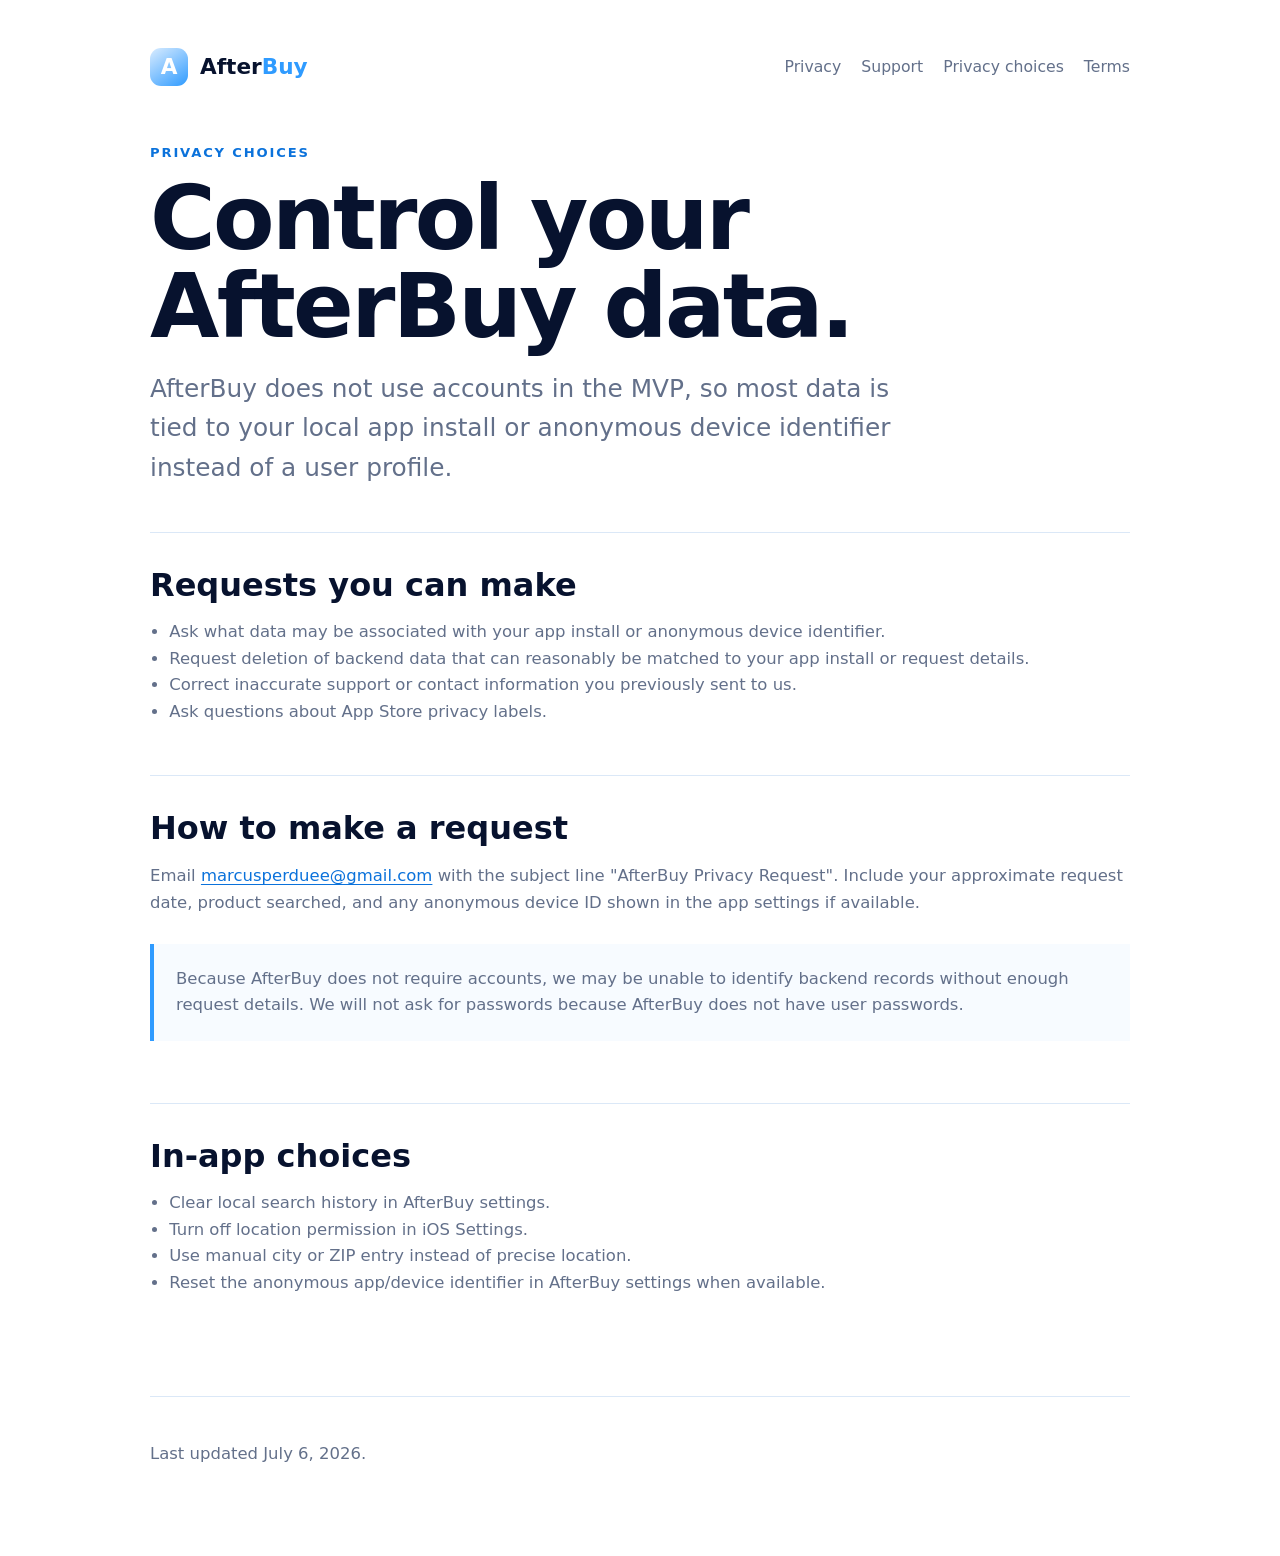
==== privacy-choices.html @ 2948cd6e "docs: add app store policy site" ====
<!DOCTYPE html>
<html lang="en">
<head>
  <meta charset="utf-8">
  <meta name="viewport" content="width=device-width, initial-scale=1">
  <title>AfterBuy Privacy Choices</title>
  <meta name="description" content="Privacy choices and data request information for AfterBuy.">
  <link rel="stylesheet" href="styles.css">
</head>
<body>
  <main class="page">
    <header class="topbar">
      <a class="brand" href="index.html" aria-label="AfterBuy home">
        <span class="mark">A</span>
        <span>After<span>Buy</span></span>
      </a>
      <nav aria-label="Legal pages">
        <a href="privacy.html">Privacy</a>
        <a href="support.html">Support</a>
        <a href="privacy-choices.html">Privacy choices</a>
        <a href="terms.html">Terms</a>
      </nav>
    </header>

    <section class="hero">
      <div class="eyebrow">Privacy choices</div>
      <h1>Control your AfterBuy data.</h1>
      <p class="lead">AfterBuy does not use accounts in the MVP, so most data is tied to your local app install or anonymous device identifier instead of a user profile.</p>
    </section>

    <section class="section">
      <h2>Requests you can make</h2>
      <ul>
        <li>Ask what data may be associated with your app install or anonymous device identifier.</li>
        <li>Request deletion of backend data that can reasonably be matched to your app install or request details.</li>
        <li>Correct inaccurate support or contact information you previously sent to us.</li>
        <li>Ask questions about App Store privacy labels.</li>
      </ul>
    </section>

    <section class="section">
      <h2>How to make a request</h2>
      <p>Email <a href="mailto:marcusperduee@gmail.com">marcusperduee@gmail.com</a> with the subject line "AfterBuy Privacy Request". Include your approximate request date, product searched, and any anonymous device ID shown in the app settings if available.</p>
      <p class="notice">Because AfterBuy does not require accounts, we may be unable to identify backend records without enough request details. We will not ask for passwords because AfterBuy does not have user passwords.</p>
    </section>

    <section class="section">
      <h2>In-app choices</h2>
      <ul>
        <li>Clear local search history in AfterBuy settings.</li>
        <li>Turn off location permission in iOS Settings.</li>
        <li>Use manual city or ZIP entry instead of precise location.</li>
        <li>Reset the anonymous app/device identifier in AfterBuy settings when available.</li>
      </ul>
    </section>

    <footer class="footer">
      <p>Last updated July 6, 2026.</p>
    </footer>
  </main>
</body>
</html>
---- styles.css ----
:root {
  --bg: #ffffff;
  --surface: #f7fbff;
  --line: #dbe8f7;
  --ink: #07122e;
  --muted: #63708a;
  --accent: #2f9bff;
  --accent-dark: #0b72db;
  --good: #1f9d55;
}

* {
  box-sizing: border-box;
}

html {
  color: var(--ink);
  background: var(--bg);
  font-family: ui-rounded, "SF Pro Rounded", "Avenir Next", "Nunito Sans", system-ui, -apple-system, BlinkMacSystemFont, sans-serif;
  line-height: 1.6;
}

body {
  margin: 0;
  min-height: 100vh;
}

a {
  color: var(--accent-dark);
  text-decoration-thickness: 0.08em;
  text-underline-offset: 0.18em;
}

.page {
  width: min(980px, calc(100% - 40px));
  margin: 0 auto;
  padding: 48px 0 72px;
}

.topbar {
  display: flex;
  align-items: center;
  justify-content: space-between;
  gap: 24px;
  padding-bottom: 56px;
}

.brand {
  display: inline-flex;
  align-items: center;
  gap: 12px;
  color: var(--ink);
  font-weight: 760;
  font-size: 1.35rem;
  text-decoration: none;
}

.mark {
  display: grid;
  place-items: center;
  width: 38px;
  height: 38px;
  border-radius: 11px;
  background: linear-gradient(145deg, #d9ecff, #2f9bff);
  color: white;
  font-weight: 900;
}

.brand span span {
  color: var(--accent);
}

nav {
  display: flex;
  flex-wrap: wrap;
  justify-content: flex-end;
  gap: 14px 20px;
  font-size: 0.98rem;
}

nav a {
  color: var(--muted);
  text-decoration: none;
}

nav a:hover {
  color: var(--accent-dark);
}

.hero {
  padding: 0 0 44px;
}

.eyebrow {
  color: var(--accent-dark);
  font-size: 0.82rem;
  font-weight: 800;
  letter-spacing: 0.14em;
  text-transform: uppercase;
}

h1 {
  max-width: 820px;
  margin: 12px 0 18px;
  font-size: clamp(2.5rem, 8vw, 5.6rem);
  line-height: 0.98;
  letter-spacing: -0.03em;
}

.lead {
  max-width: 760px;
  margin: 0;
  color: var(--muted);
  font-size: clamp(1.15rem, 2.4vw, 1.55rem);
}

.section {
  padding: 34px 0;
  border-top: 1px solid var(--line);
}

.section:first-of-type {
  border-top: 0;
}

h2 {
  margin: 0 0 14px;
  font-size: clamp(1.45rem, 3vw, 2rem);
  line-height: 1.15;
}

h3 {
  margin: 28px 0 8px;
  font-size: 1.12rem;
}

p,
li {
  color: var(--muted);
  font-size: 1.03rem;
}

ul {
  padding-left: 1.2rem;
}

.link-grid {
  display: grid;
  grid-template-columns: repeat(auto-fit, minmax(230px, 1fr));
  gap: 16px;
  margin-top: 32px;
}

.link-card {
  display: block;
  min-height: 160px;
  padding: 22px;
  border: 1px solid var(--line);
  border-radius: 18px;
  color: var(--ink);
  background: var(--surface);
  text-decoration: none;
}

.link-card strong {
  display: block;
  margin-bottom: 8px;
  font-size: 1.18rem;
}

.link-card span {
  display: block;
  color: var(--muted);
}

.details {
  display: grid;
  gap: 14px;
  margin: 28px 0 0;
}

.row {
  display: grid;
  grid-template-columns: minmax(140px, 220px) 1fr;
  gap: 18px;
  padding: 16px 0;
  border-top: 1px solid var(--line);
}

.row strong {
  color: var(--ink);
}

.row span {
  color: var(--muted);
}

.notice {
  margin: 28px 0;
  padding: 22px;
  border-left: 4px solid var(--accent);
  background: var(--surface);
  color: var(--muted);
}

.footer {
  margin-top: 50px;
  padding-top: 28px;
  border-top: 1px solid var(--line);
  color: var(--muted);
  font-size: 0.95rem;
}

@media (max-width: 700px) {
  .page {
    width: min(100% - 28px, 980px);
    padding-top: 26px;
  }

  .topbar {
    align-items: flex-start;
    flex-direction: column;
    padding-bottom: 36px;
  }

  nav {
    justify-content: flex-start;
  }

  .row {
    grid-template-columns: 1fr;
    gap: 4px;
  }
}
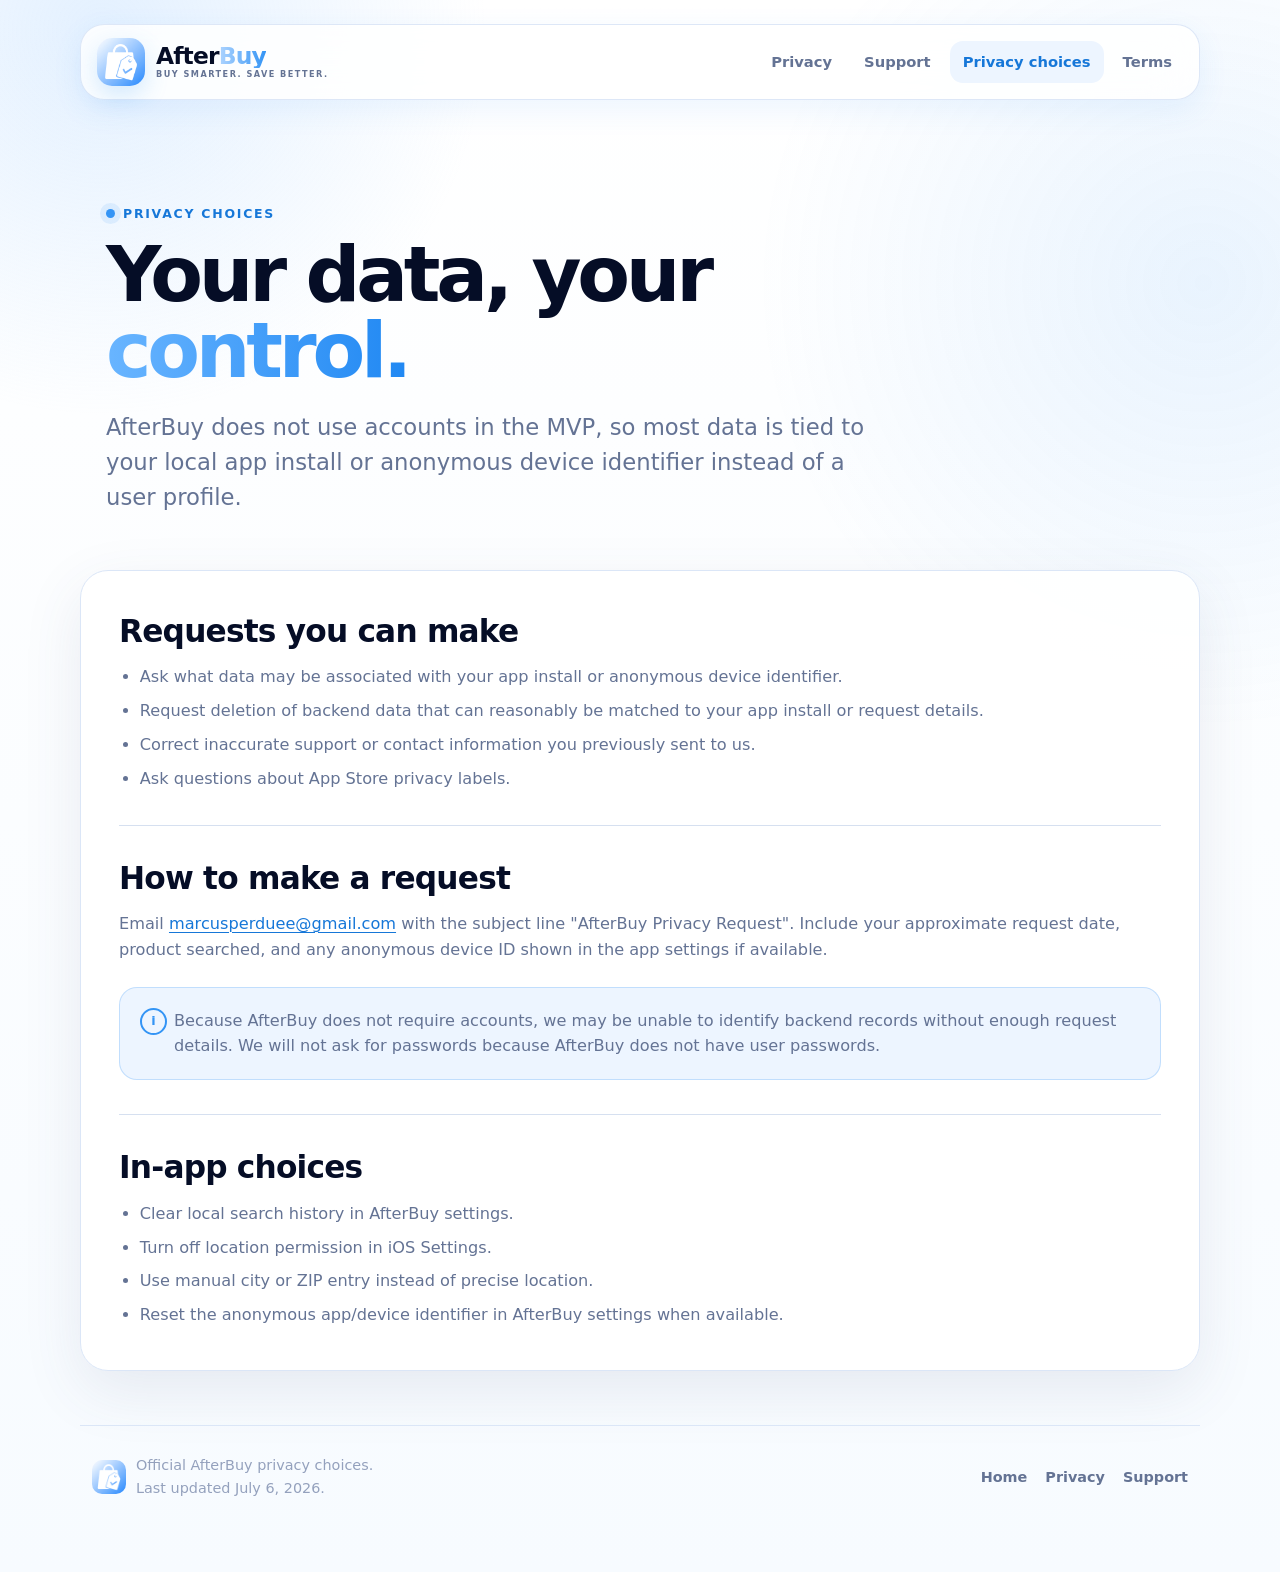
==== commit ee9199c4: "ui: match docs site to AfterBuy branding" ====
--- a/privacy-choices.html
+++ b/privacy-choices.html
@@ -3,31 +3,40 @@
 <head>
   <meta charset="utf-8">
   <meta name="viewport" content="width=device-width, initial-scale=1">
+  <meta name="theme-color" content="#ffffff">
   <title>AfterBuy Privacy Choices</title>
   <meta name="description" content="Privacy choices and data request information for AfterBuy.">
+  <link rel="icon" type="image/png" href="assets/favicon.png">
+  <link rel="apple-touch-icon" href="assets/afterbuy-logo-mark.png">
   <link rel="stylesheet" href="styles.css">
 </head>
 <body>
-  <main class="page">
+  <main class="site-shell">
     <header class="topbar">
       <a class="brand" href="index.html" aria-label="AfterBuy home">
-        <span class="mark">A</span>
-        <span>After<span>Buy</span></span>
+        <img class="brand-mark" src="assets/afterbuy-logo-mark.png" alt="" width="48" height="48">
+        <span class="brand-copy">
+          <span class="wordmark"><span>After</span><span class="wordmark-buy">Buy</span></span>
+          <span class="brand-tagline">BUY SMARTER. SAVE BETTER.</span>
+        </span>
       </a>
-      <nav aria-label="Legal pages">
+      <nav class="nav-links" aria-label="Legal and support pages">
         <a href="privacy.html">Privacy</a>
         <a href="support.html">Support</a>
-        <a href="privacy-choices.html">Privacy choices</a>
+        <a href="privacy-choices.html" aria-current="page">Privacy choices</a>
         <a href="terms.html">Terms</a>
       </nav>
     </header>
 
-    <section class="hero">
-      <div class="eyebrow">Privacy choices</div>
-      <h1>Control your AfterBuy data.</h1>
-      <p class="lead">AfterBuy does not use accounts in the MVP, so most data is tied to your local app install or anonymous device identifier instead of a user profile.</p>
+    <section class="hero hero-compact">
+      <div class="hero-copy">
+        <div class="eyebrow">Privacy choices</div>
+        <h1>Your data, your <span class="accent-text">control.</span></h1>
+        <p class="lead">AfterBuy does not use accounts in the MVP, so most data is tied to your local app install or anonymous device identifier instead of a user profile.</p>
+      </div>
     </section>
 
+    <article class="content-card">
     <section class="section">
       <h2>Requests you can make</h2>
       <ul>
@@ -53,9 +62,18 @@
         <li>Reset the anonymous app/device identifier in AfterBuy settings when available.</li>
       </ul>
     </section>
+    </article>
 
     <footer class="footer">
-      <p>Last updated July 6, 2026.</p>
+      <div class="footer-brand">
+        <img src="assets/afterbuy-logo-mark.png" alt="" width="34" height="34">
+        <p>Official AfterBuy privacy choices.<br>Last updated July 6, 2026.</p>
+      </div>
+      <nav class="footer-links" aria-label="Footer links">
+        <a href="index.html">Home</a>
+        <a href="privacy.html">Privacy</a>
+        <a href="support.html">Support</a>
+      </nav>
     </footer>
   </main>
 </body>
--- a/styles.css
+++ b/styles.css
@@ -1,12 +1,24 @@
 :root {
-  --bg: #ffffff;
-  --surface: #f7fbff;
-  --line: #dbe8f7;
-  --ink: #07122e;
-  --muted: #63708a;
-  --accent: #2f9bff;
-  --accent-dark: #0b72db;
-  --good: #1f9d55;
+  color-scheme: light;
+  --background: #ffffff;
+  --background-blue: #edf5ff;
+  --card: rgba(255, 255, 255, 0.94);
+  --card-strong: #ffffff;
+  --border: #dbe6f7;
+  --hairline: #d6e0f0;
+  --primary: #050d26;
+  --secondary: #647394;
+  --muted: #94a1bd;
+  --accent: #3394f5;
+  --accent-light: #add4ff;
+  --accent-dark: #1677d8;
+  --green: #2ea84d;
+  --orange: #ff941f;
+  --shadow: 0 20px 60px rgba(66, 82, 122, 0.10);
+  --shadow-small: 0 10px 30px rgba(51, 148, 245, 0.09);
+  --radius-large: 28px;
+  --radius-medium: 20px;
+  --page-width: 1120px;
 }
 
 * {
@@ -14,15 +26,42 @@
 }
 
 html {
-  color: var(--ink);
-  background: var(--bg);
-  font-family: ui-rounded, "SF Pro Rounded", "Avenir Next", "Nunito Sans", system-ui, -apple-system, BlinkMacSystemFont, sans-serif;
+  scroll-behavior: smooth;
+  color: var(--primary);
+  background: var(--background);
+  font-family: ui-rounded, "SF Pro Rounded", "SF Pro Display", "Avenir Next", system-ui, -apple-system, BlinkMacSystemFont, sans-serif;
   line-height: 1.6;
+  -webkit-font-smoothing: antialiased;
+  text-rendering: optimizeLegibility;
 }
 
 body {
+  position: relative;
+  min-width: 320px;
+  min-height: 100vh;
   margin: 0;
-  min-height: 100vh;
+  overflow-x: hidden;
+  background:
+    radial-gradient(circle at 8% 2%, rgba(173, 212, 255, 0.34), transparent 24rem),
+    radial-gradient(circle at 94% 18%, rgba(51, 148, 245, 0.10), transparent 28rem),
+    linear-gradient(180deg, #ffffff 0%, #fbfdff 52%, #f7fbff 100%);
+}
+
+body::before {
+  position: fixed;
+  inset: 0;
+  z-index: -1;
+  pointer-events: none;
+  content: "";
+  opacity: 0.32;
+  background-image: linear-gradient(rgba(219, 230, 247, 0.35) 1px, transparent 1px), linear-gradient(90deg, rgba(219, 230, 247, 0.35) 1px, transparent 1px);
+  background-size: 48px 48px;
+  mask-image: linear-gradient(to bottom, black, transparent 54%);
+}
+
+img {
+  display: block;
+  max-width: 100%;
 }
 
 a {
@@ -31,205 +70,657 @@
   text-underline-offset: 0.18em;
 }
 
-.page {
-  width: min(980px, calc(100% - 40px));
+a:focus-visible {
+  outline: 3px solid rgba(51, 148, 245, 0.32);
+  outline-offset: 4px;
+  border-radius: 8px;
+}
+
+.site-shell {
+  width: min(var(--page-width), calc(100% - 40px));
   margin: 0 auto;
-  padding: 48px 0 72px;
+  padding: 24px 0 72px;
 }
 
 .topbar {
+  position: sticky;
+  top: 16px;
+  z-index: 10;
   display: flex;
   align-items: center;
   justify-content: space-between;
-  gap: 24px;
-  padding-bottom: 56px;
+  gap: 28px;
+  min-height: 76px;
+  padding: 12px 14px 12px 16px;
+  border: 1px solid rgba(219, 230, 247, 0.94);
+  border-radius: 24px;
+  background: rgba(255, 255, 255, 0.86);
+  box-shadow: var(--shadow-small);
+  backdrop-filter: blur(22px) saturate(140%);
+  -webkit-backdrop-filter: blur(22px) saturate(140%);
 }
 
 .brand {
   display: inline-flex;
   align-items: center;
-  gap: 12px;
-  color: var(--ink);
+  gap: 11px;
+  color: var(--primary);
+  text-decoration: none;
+  white-space: nowrap;
+}
+
+.brand-mark {
+  width: 48px;
+  height: 48px;
+  border-radius: 15px;
+  box-shadow: 0 10px 24px rgba(51, 148, 245, 0.20);
+}
+
+.brand-copy {
+  display: grid;
+  gap: 1px;
+}
+
+.wordmark {
+  display: inline-flex;
+  align-items: baseline;
+  font-size: 1.46rem;
   font-weight: 760;
-  font-size: 1.35rem;
-  text-decoration: none;
-}
-
-.mark {
-  display: grid;
-  place-items: center;
-  width: 38px;
-  height: 38px;
-  border-radius: 11px;
-  background: linear-gradient(145deg, #d9ecff, #2f9bff);
-  color: white;
-  font-weight: 900;
-}
-
-.brand span span {
+  line-height: 1;
+  letter-spacing: -0.035em;
+}
+
+.wordmark-buy {
   color: var(--accent);
-}
-
-nav {
+  background: linear-gradient(90deg, var(--accent-light), var(--accent));
+  background-clip: text;
+  -webkit-background-clip: text;
+  -webkit-text-fill-color: transparent;
+}
+
+.brand-tagline {
+  color: var(--secondary);
+  font-size: 0.51rem;
+  font-weight: 800;
+  line-height: 1.3;
+  letter-spacing: 0.18em;
+}
+
+.nav-links {
   display: flex;
   flex-wrap: wrap;
   justify-content: flex-end;
-  gap: 14px 20px;
-  font-size: 0.98rem;
-}
-
-nav a {
-  color: var(--muted);
+  gap: 6px;
+}
+
+.nav-links a {
+  padding: 9px 13px;
+  border-radius: 13px;
+  color: var(--secondary);
+  font-size: 0.92rem;
+  font-weight: 650;
   text-decoration: none;
-}
-
-nav a:hover {
+  transition: color 180ms ease, background-color 180ms ease, transform 180ms ease;
+}
+
+.nav-links a:hover,
+.nav-links a[aria-current="page"] {
   color: var(--accent-dark);
+  background: var(--background-blue);
+}
+
+.nav-links a:hover {
+  transform: translateY(-1px);
 }
 
 .hero {
-  padding: 0 0 44px;
+  position: relative;
+  display: grid;
+  grid-template-columns: minmax(0, 1fr) auto;
+  align-items: center;
+  gap: 64px;
+  padding: 100px 26px 72px;
+}
+
+.hero-compact {
+  padding-bottom: 54px;
+}
+
+.hero-copy {
+  min-width: 0;
 }
 
 .eyebrow {
+  display: inline-flex;
+  align-items: center;
+  gap: 8px;
+  margin-bottom: 14px;
   color: var(--accent-dark);
-  font-size: 0.82rem;
+  font-size: 0.78rem;
   font-weight: 800;
   letter-spacing: 0.14em;
   text-transform: uppercase;
 }
 
+.eyebrow::before {
+  width: 9px;
+  height: 9px;
+  border-radius: 999px;
+  background: var(--accent);
+  box-shadow: 0 0 0 6px rgba(51, 148, 245, 0.11);
+  content: "";
+}
+
+h1,
+h2,
+h3,
+p {
+  overflow-wrap: anywhere;
+}
+
 h1 {
   max-width: 820px;
-  margin: 12px 0 18px;
-  font-size: clamp(2.5rem, 8vw, 5.6rem);
+  margin: 0 0 22px;
+  font-size: clamp(3rem, 7vw, 6.25rem);
+  font-weight: 760;
   line-height: 0.98;
-  letter-spacing: -0.03em;
+  letter-spacing: -0.055em;
+}
+
+.hero-compact h1 {
+  font-size: clamp(3rem, 6vw, 5.25rem);
+}
+
+.accent-text {
+  color: var(--accent);
+  background: linear-gradient(90deg, #69b5ff, #2088f3);
+  background-clip: text;
+  -webkit-background-clip: text;
+  -webkit-text-fill-color: transparent;
 }
 
 .lead {
   max-width: 760px;
   margin: 0;
-  color: var(--muted);
-  font-size: clamp(1.15rem, 2.4vw, 1.55rem);
+  color: var(--secondary);
+  font-size: clamp(1.12rem, 2.2vw, 1.42rem);
+  line-height: 1.55;
+}
+
+.hero-art {
+  position: relative;
+  display: grid;
+  place-items: center;
+  width: 246px;
+  height: 246px;
+}
+
+.hero-art::before,
+.hero-art::after {
+  position: absolute;
+  border: 1px solid rgba(51, 148, 245, 0.13);
+  border-radius: 999px;
+  content: "";
+}
+
+.hero-art::before {
+  width: 216px;
+  height: 216px;
+  background: rgba(237, 245, 255, 0.72);
+}
+
+.hero-art::after {
+  width: 166px;
+  height: 166px;
+  background: rgba(255, 255, 255, 0.78);
+  box-shadow: var(--shadow);
+}
+
+.hero-logo {
+  position: relative;
+  z-index: 1;
+  width: 126px;
+  height: 126px;
+  border-radius: 34px;
+  box-shadow: 0 24px 48px rgba(51, 148, 245, 0.20);
+  animation: logo-float 4s ease-in-out infinite;
+}
+
+.trust-row {
+  display: flex;
+  flex-wrap: wrap;
+  gap: 9px;
+  margin-top: 26px;
+}
+
+.trust-pill {
+  display: inline-flex;
+  align-items: center;
+  gap: 8px;
+  padding: 8px 12px;
+  border: 1px solid var(--border);
+  border-radius: 999px;
+  color: var(--secondary);
+  background: rgba(255, 255, 255, 0.76);
+  font-size: 0.86rem;
+  font-weight: 650;
+}
+
+.trust-pill::before {
+  width: 7px;
+  height: 7px;
+  border-radius: 50%;
+  background: var(--green);
+  content: "";
+}
+
+.link-grid {
+  display: grid;
+  grid-template-columns: repeat(2, minmax(0, 1fr));
+  gap: 18px;
+  padding: 0 26px;
+}
+
+.link-card {
+  position: relative;
+  display: grid;
+  grid-template-columns: 54px minmax(0, 1fr) 26px;
+  align-items: center;
+  gap: 18px;
+  min-height: 158px;
+  padding: 24px;
+  overflow: hidden;
+  border: 1px solid var(--border);
+  border-radius: var(--radius-large);
+  color: var(--primary);
+  background: linear-gradient(145deg, rgba(255, 255, 255, 0.98), rgba(237, 245, 255, 0.66));
+  box-shadow: 0 16px 42px rgba(66, 82, 122, 0.07);
+  text-decoration: none;
+  transition: border-color 200ms ease, box-shadow 200ms ease, transform 200ms ease;
+}
+
+.link-card:hover {
+  border-color: rgba(51, 148, 245, 0.42);
+  box-shadow: 0 22px 50px rgba(51, 148, 245, 0.13);
+  transform: translateY(-3px);
+}
+
+.card-icon {
+  display: grid;
+  place-items: center;
+  width: 54px;
+  height: 54px;
+  border-radius: 17px;
+  color: var(--accent);
+  background: var(--background-blue);
+}
+
+.card-icon svg {
+  width: 26px;
+  height: 26px;
+  fill: none;
+  stroke: currentColor;
+  stroke-linecap: round;
+  stroke-linejoin: round;
+  stroke-width: 1.9;
+}
+
+.card-copy strong {
+  display: block;
+  margin-bottom: 5px;
+  font-size: 1.14rem;
+  line-height: 1.3;
+}
+
+.card-copy span {
+  display: block;
+  color: var(--secondary);
+  font-size: 0.96rem;
+  line-height: 1.5;
+}
+
+.card-arrow {
+  color: var(--accent);
+  font-size: 1.5rem;
+  transition: transform 200ms ease;
+}
+
+.link-card:hover .card-arrow {
+  transform: translateX(3px);
+}
+
+.content-card {
+  padding: 8px 38px;
+  border: 1px solid var(--border);
+  border-radius: var(--radius-large);
+  background: var(--card);
+  box-shadow: var(--shadow);
 }
 
 .section {
   padding: 34px 0;
-  border-top: 1px solid var(--line);
-}
-
-.section:first-of-type {
+  border-top: 1px solid var(--hairline);
+}
+
+.section:first-child {
   border-top: 0;
 }
 
 h2 {
-  margin: 0 0 14px;
-  font-size: clamp(1.45rem, 3vw, 2rem);
-  line-height: 1.15;
+  margin: 0 0 13px;
+  font-size: clamp(1.42rem, 3vw, 1.95rem);
+  font-weight: 730;
+  line-height: 1.2;
+  letter-spacing: -0.025em;
 }
 
 h3 {
-  margin: 28px 0 8px;
+  margin: 26px 0 8px;
   font-size: 1.12rem;
 }
 
 p,
 li {
+  color: var(--secondary);
+  font-size: 1.01rem;
+}
+
+p {
+  margin: 0 0 1em;
+}
+
+p:last-child {
+  margin-bottom: 0;
+}
+
+ul {
+  margin: 14px 0 0;
+  padding-left: 1.3rem;
+}
+
+li + li {
+  margin-top: 8px;
+}
+
+.details {
+  display: grid;
+  gap: 0;
+  margin-top: 8px;
+}
+
+.row {
+  display: grid;
+  grid-template-columns: minmax(150px, 218px) 1fr;
+  gap: 24px;
+  padding: 20px 0;
+  border-top: 1px solid var(--hairline);
+}
+
+.row:first-child {
+  border-top: 0;
+}
+
+.row strong {
+  color: var(--primary);
+}
+
+.row span {
+  color: var(--secondary);
+}
+
+.notice {
+  position: relative;
+  margin: 24px 0 0;
+  padding: 20px 22px 20px 54px;
+  border: 1px solid rgba(51, 148, 245, 0.24);
+  border-radius: 18px;
+  background: var(--background-blue);
+}
+
+.notice::before {
+  position: absolute;
+  top: 20px;
+  left: 20px;
+  display: grid;
+  place-items: center;
+  width: 23px;
+  height: 23px;
+  border: 2px solid var(--accent);
+  border-radius: 50%;
+  color: var(--accent);
+  font-size: 0.8rem;
+  font-weight: 800;
+  line-height: 1;
+  content: "i";
+}
+
+.contact-card {
+  display: flex;
+  align-items: center;
+  justify-content: space-between;
+  gap: 24px;
+  margin-top: 22px;
+  padding: 20px;
+  border: 1px solid var(--border);
+  border-radius: 18px;
+  background: var(--background-blue);
+}
+
+.contact-card p {
+  margin: 0;
+}
+
+.primary-button {
+  display: inline-flex;
+  align-items: center;
+  justify-content: center;
+  min-height: 46px;
+  padding: 0 18px;
+  border-radius: 14px;
+  color: #ffffff;
+  background: linear-gradient(90deg, #62b1ff, var(--accent));
+  box-shadow: 0 12px 22px rgba(51, 148, 245, 0.22);
+  font-weight: 750;
+  text-decoration: none;
+  white-space: nowrap;
+  transition: box-shadow 180ms ease, transform 180ms ease;
+}
+
+.primary-button:hover {
+  box-shadow: 0 15px 28px rgba(51, 148, 245, 0.28);
+  transform: translateY(-2px);
+}
+
+.footer {
+  display: flex;
+  align-items: center;
+  justify-content: space-between;
+  gap: 28px;
+  margin-top: 54px;
+  padding: 28px 12px 0;
+  border-top: 1px solid var(--border);
+}
+
+.footer-brand {
+  display: flex;
+  align-items: center;
+  gap: 10px;
+}
+
+.footer-brand img {
+  width: 34px;
+  height: 34px;
+  border-radius: 10px;
+}
+
+.footer p {
+  margin: 0;
   color: var(--muted);
-  font-size: 1.03rem;
-}
-
-ul {
-  padding-left: 1.2rem;
-}
-
-.link-grid {
-  display: grid;
-  grid-template-columns: repeat(auto-fit, minmax(230px, 1fr));
-  gap: 16px;
-  margin-top: 32px;
-}
-
-.link-card {
-  display: block;
-  min-height: 160px;
-  padding: 22px;
-  border: 1px solid var(--line);
-  border-radius: 18px;
-  color: var(--ink);
-  background: var(--surface);
+  font-size: 0.9rem;
+}
+
+.footer-links {
+  display: flex;
+  flex-wrap: wrap;
+  gap: 10px 18px;
+}
+
+.footer-links a {
+  color: var(--secondary);
+  font-size: 0.9rem;
+  font-weight: 650;
   text-decoration: none;
 }
 
-.link-card strong {
-  display: block;
-  margin-bottom: 8px;
-  font-size: 1.18rem;
-}
-
-.link-card span {
-  display: block;
-  color: var(--muted);
-}
-
-.details {
-  display: grid;
-  gap: 14px;
-  margin: 28px 0 0;
-}
-
-.row {
-  display: grid;
-  grid-template-columns: minmax(140px, 220px) 1fr;
-  gap: 18px;
-  padding: 16px 0;
-  border-top: 1px solid var(--line);
-}
-
-.row strong {
-  color: var(--ink);
-}
-
-.row span {
-  color: var(--muted);
-}
-
-.notice {
-  margin: 28px 0;
-  padding: 22px;
-  border-left: 4px solid var(--accent);
-  background: var(--surface);
-  color: var(--muted);
-}
-
-.footer {
-  margin-top: 50px;
-  padding-top: 28px;
-  border-top: 1px solid var(--line);
-  color: var(--muted);
-  font-size: 0.95rem;
-}
-
-@media (max-width: 700px) {
-  .page {
-    width: min(100% - 28px, 980px);
-    padding-top: 26px;
+@keyframes logo-float {
+  0%, 100% { transform: translateY(0) rotate(-1deg); }
+  50% { transform: translateY(-8px) rotate(1deg); }
+}
+
+@media (max-width: 840px) {
+  .site-shell {
+    width: min(calc(100% - 28px), var(--page-width));
+    padding-top: 14px;
+  }
+
+  .topbar {
+    top: 10px;
+  }
+
+  .brand-tagline {
+    display: none;
+  }
+
+  .nav-links a {
+    padding: 8px 9px;
+    font-size: 0.85rem;
+  }
+
+  .hero {
+    grid-template-columns: 1fr;
+    gap: 36px;
+    padding: 72px 12px 50px;
+  }
+
+  .hero-art {
+    display: none;
+  }
+
+  .link-grid {
+    padding: 0 12px;
+  }
+}
+
+@media (max-width: 680px) {
+  .site-shell {
+    width: min(calc(100% - 20px), var(--page-width));
   }
 
   .topbar {
     align-items: flex-start;
     flex-direction: column;
-    padding-bottom: 36px;
-  }
-
-  nav {
+    gap: 12px;
+    padding: 12px;
+    border-radius: 20px;
+  }
+
+  .brand-mark {
+    width: 42px;
+    height: 42px;
+    border-radius: 13px;
+  }
+
+  .wordmark {
+    font-size: 1.34rem;
+  }
+
+  .nav-links {
+    width: 100%;
+    flex-wrap: nowrap;
     justify-content: flex-start;
+    gap: 2px;
+    overflow-x: auto;
+    padding-bottom: 2px;
+    scrollbar-width: none;
+  }
+
+  .nav-links::-webkit-scrollbar {
+    display: none;
+  }
+
+  .nav-links a {
+    flex: 0 0 auto;
+  }
+
+  .hero,
+  .hero-compact {
+    padding-top: 58px;
+    padding-bottom: 38px;
+  }
+
+  h1,
+  .hero-compact h1 {
+    font-size: clamp(2.7rem, 15vw, 4.2rem);
+  }
+
+  .lead {
+    font-size: 1.05rem;
+  }
+
+  .link-grid {
+    grid-template-columns: 1fr;
+    gap: 12px;
+  }
+
+  .link-card {
+    grid-template-columns: 48px minmax(0, 1fr) 20px;
+    min-height: 132px;
+    padding: 18px;
+    border-radius: 22px;
+  }
+
+  .card-icon {
+    width: 48px;
+    height: 48px;
+    border-radius: 15px;
+  }
+
+  .content-card {
+    padding: 4px 20px;
+    border-radius: 24px;
+  }
+
+  .section {
+    padding: 28px 0;
   }
 
   .row {
     grid-template-columns: 1fr;
-    gap: 4px;
-  }
-}
-
+    gap: 5px;
+  }
+
+  .contact-card,
+  .footer {
+    align-items: flex-start;
+    flex-direction: column;
+  }
+
+  .primary-button {
+    width: 100%;
+  }
+}
+
+@media (prefers-reduced-motion: reduce) {
+  html {
+    scroll-behavior: auto;
+  }
+
+  *,
+  *::before,
+  *::after {
+    scroll-behavior: auto !important;
+    animation-duration: 0.01ms !important;
+    animation-iteration-count: 1 !important;
+    transition-duration: 0.01ms !important;
+  }
+}
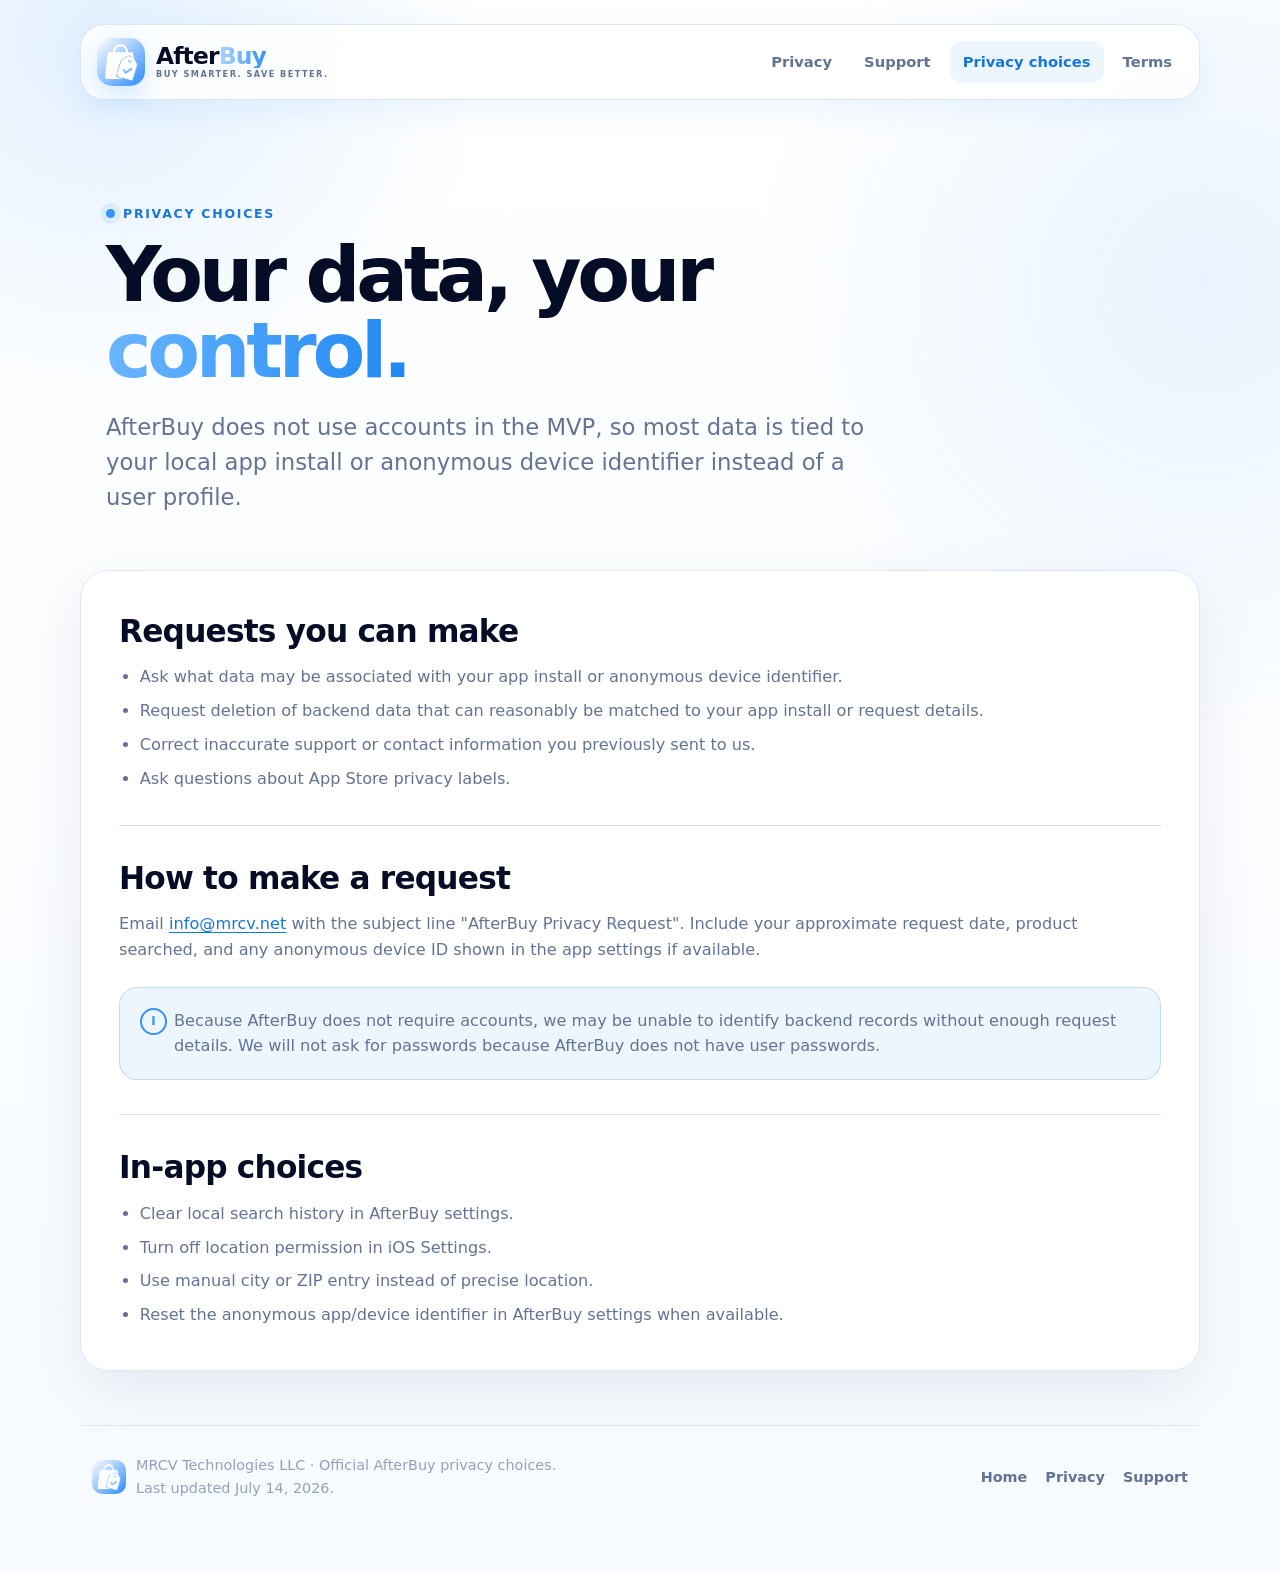
==== commit 49e06311: "docs: update AfterBuy ownership and contact" ====
--- a/privacy-choices.html
+++ b/privacy-choices.html
@@ -49,7 +49,7 @@
 
     <section class="section">
       <h2>How to make a request</h2>
-      <p>Email <a href="mailto:marcusperduee@gmail.com">marcusperduee@gmail.com</a> with the subject line "AfterBuy Privacy Request". Include your approximate request date, product searched, and any anonymous device ID shown in the app settings if available.</p>
+      <p>Email <a href="mailto:info@mrcv.net">info@mrcv.net</a> with the subject line "AfterBuy Privacy Request". Include your approximate request date, product searched, and any anonymous device ID shown in the app settings if available.</p>
       <p class="notice">Because AfterBuy does not require accounts, we may be unable to identify backend records without enough request details. We will not ask for passwords because AfterBuy does not have user passwords.</p>
     </section>
 
@@ -67,7 +67,7 @@
     <footer class="footer">
       <div class="footer-brand">
         <img src="assets/afterbuy-logo-mark.png" alt="" width="34" height="34">
-        <p>Official AfterBuy privacy choices.<br>Last updated July 6, 2026.</p>
+        <p>MRCV Technologies LLC · Official AfterBuy privacy choices.<br>Last updated July 14, 2026.</p>
       </div>
       <nav class="footer-links" aria-label="Footer links">
         <a href="index.html">Home</a>
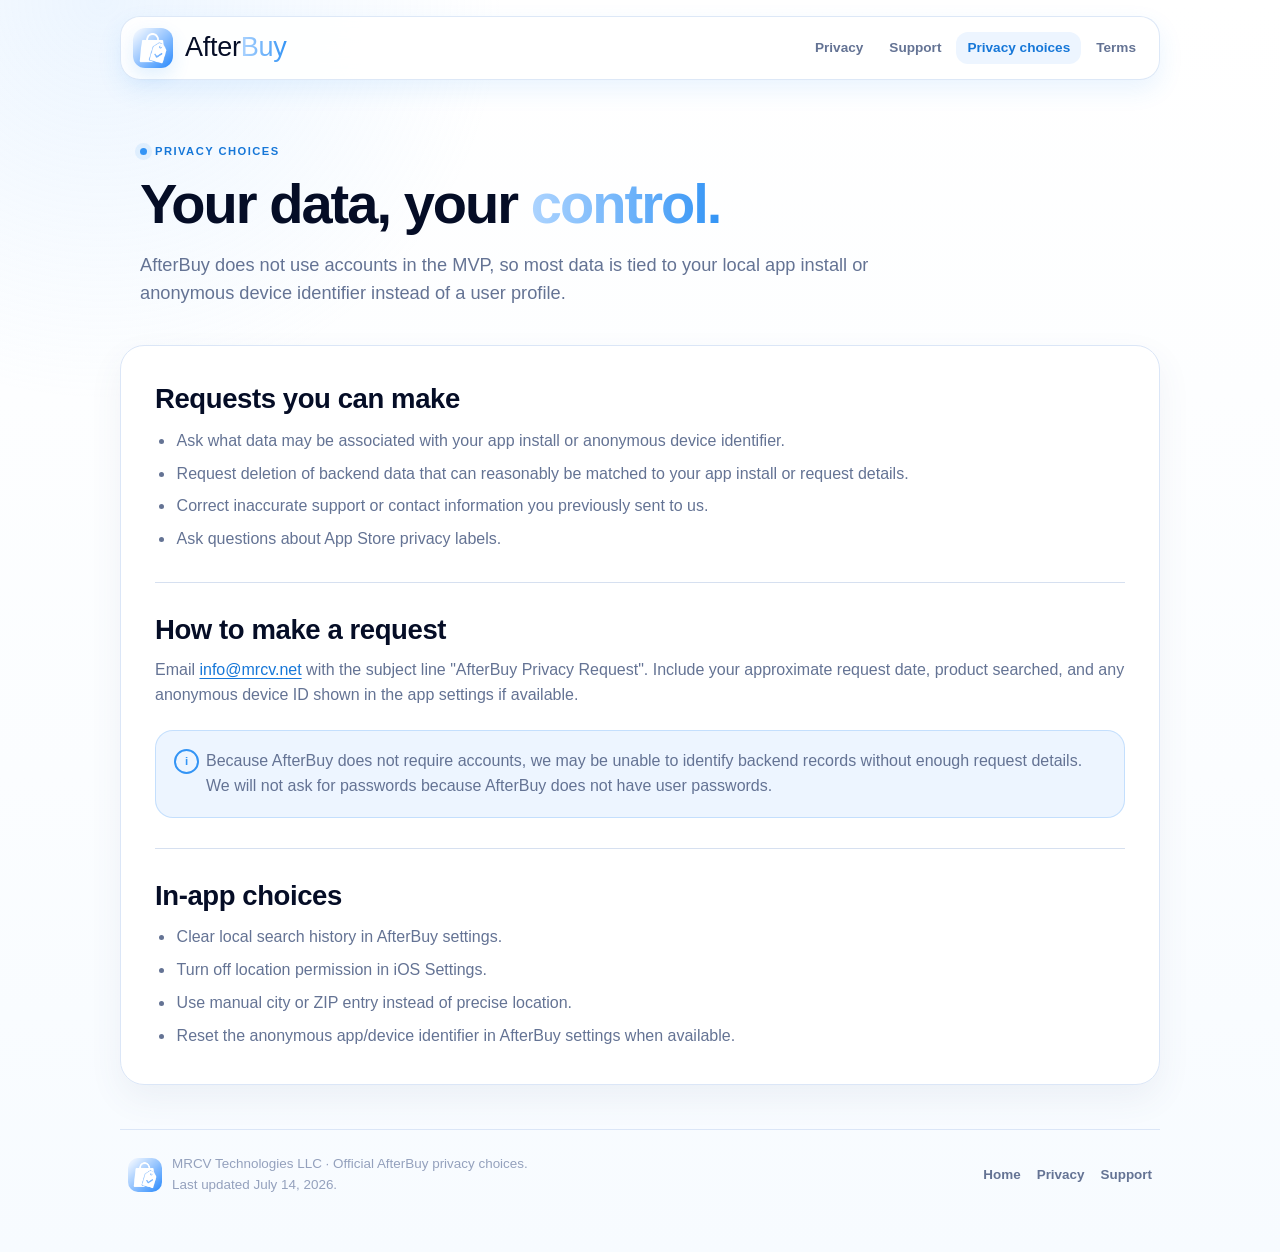
==== commit 0ffe244b: "fix: refresh branded site assets" ====
--- a/privacy-choices.html
+++ b/privacy-choices.html
@@ -6,15 +6,15 @@
   <meta name="theme-color" content="#ffffff">
   <title>AfterBuy Privacy Choices</title>
   <meta name="description" content="Privacy choices and data request information for AfterBuy.">
-  <link rel="icon" type="image/png" href="assets/favicon.png">
-  <link rel="apple-touch-icon" href="assets/afterbuy-logo-mark.png">
-  <link rel="stylesheet" href="styles.css">
+  <link rel="icon" type="image/png" href="assets/favicon.png?v=20260717">
+  <link rel="apple-touch-icon" href="assets/afterbuy-logo-mark.png?v=20260717">
+  <link rel="stylesheet" href="styles.css?v=20260717">
 </head>
 <body>
   <main class="site-shell">
     <header class="topbar">
       <a class="brand" href="index.html" aria-label="AfterBuy home">
-        <img class="brand-mark" src="assets/afterbuy-logo-mark.png" alt="" width="48" height="48">
+        <img class="brand-mark" src="assets/afterbuy-logo-mark.png?v=20260717" alt="" width="48" height="48">
         <span class="brand-copy">
           <span class="wordmark"><span>After</span><span class="wordmark-buy">Buy</span></span>
           <span class="brand-tagline">BUY SMARTER. SAVE BETTER.</span>
@@ -66,7 +66,7 @@
 
     <footer class="footer">
       <div class="footer-brand">
-        <img src="assets/afterbuy-logo-mark.png" alt="" width="34" height="34">
+        <img src="assets/afterbuy-logo-mark.png?v=20260717" alt="" width="34" height="34">
         <p>MRCV Technologies LLC · Official AfterBuy privacy choices.<br>Last updated July 14, 2026.</p>
       </div>
       <nav class="footer-links" aria-label="Footer links">
--- a/styles.css
+++ b/styles.css
@@ -2,8 +2,7 @@
   color-scheme: light;
   --background: #ffffff;
   --background-blue: #edf5ff;
-  --card: rgba(255, 255, 255, 0.94);
-  --card-strong: #ffffff;
+  --card: rgba(255, 255, 255, 0.96);
   --border: #dbe6f7;
   --hairline: #d6e0f0;
   --primary: #050d26;
@@ -13,124 +12,117 @@
   --accent-light: #add4ff;
   --accent-dark: #1677d8;
   --green: #2ea84d;
-  --orange: #ff941f;
-  --shadow: 0 20px 60px rgba(66, 82, 122, 0.10);
-  --shadow-small: 0 10px 30px rgba(51, 148, 245, 0.09);
-  --radius-large: 28px;
-  --radius-medium: 20px;
-  --page-width: 1120px;
+  --shadow: 0 14px 34px rgba(66, 82, 122, 0.07);
+  --blue-shadow: 0 10px 24px rgba(51, 148, 245, 0.10);
+  --radius-large: 24px;
+  --radius-medium: 18px;
+  --page-width: 1040px;
 }
 
 * {
   box-sizing: border-box;
+  min-width: 0;
 }
 
 html {
   scroll-behavior: smooth;
   color: var(--primary);
   background: var(--background);
-  font-family: ui-rounded, "SF Pro Rounded", "SF Pro Display", "Avenir Next", system-ui, -apple-system, BlinkMacSystemFont, sans-serif;
-  line-height: 1.6;
+  font-family: "Avenir Next", Avenir, -apple-system, BlinkMacSystemFont, "Segoe UI", sans-serif;
+  font-size: 16px;
+  line-height: 1.55;
   -webkit-font-smoothing: antialiased;
   text-rendering: optimizeLegibility;
 }
 
 body {
-  position: relative;
   min-width: 320px;
   min-height: 100vh;
   margin: 0;
-  overflow-x: hidden;
   background:
-    radial-gradient(circle at 8% 2%, rgba(173, 212, 255, 0.34), transparent 24rem),
-    radial-gradient(circle at 94% 18%, rgba(51, 148, 245, 0.10), transparent 28rem),
-    linear-gradient(180deg, #ffffff 0%, #fbfdff 52%, #f7fbff 100%);
-}
-
-body::before {
-  position: fixed;
-  inset: 0;
-  z-index: -1;
-  pointer-events: none;
-  content: "";
-  opacity: 0.32;
-  background-image: linear-gradient(rgba(219, 230, 247, 0.35) 1px, transparent 1px), linear-gradient(90deg, rgba(219, 230, 247, 0.35) 1px, transparent 1px);
-  background-size: 48px 48px;
-  mask-image: linear-gradient(to bottom, black, transparent 54%);
-}
-
-img {
+    radial-gradient(circle at 8% 0%, rgba(173, 212, 255, 0.23), transparent 25rem),
+    linear-gradient(180deg, #ffffff 0%, #fbfdff 62%, #f7fbff 100%);
+}
+
+img,
+svg {
   display: block;
   max-width: 100%;
 }
 
 a {
   color: var(--accent-dark);
-  text-decoration-thickness: 0.08em;
+  overflow-wrap: anywhere;
+  text-decoration-thickness: 0.07em;
   text-underline-offset: 0.18em;
 }
 
 a:focus-visible {
-  outline: 3px solid rgba(51, 148, 245, 0.32);
+  outline: 3px solid rgba(51, 148, 245, 0.28);
   outline-offset: 4px;
   border-radius: 8px;
 }
 
 .site-shell {
-  width: min(var(--page-width), calc(100% - 40px));
+  width: calc(100% - 32px);
+  max-width: var(--page-width);
   margin: 0 auto;
-  padding: 24px 0 72px;
+  padding: 16px 0 56px;
 }
 
 .topbar {
   position: sticky;
-  top: 16px;
+  top: 12px;
   z-index: 10;
   display: flex;
   align-items: center;
   justify-content: space-between;
-  gap: 28px;
-  min-height: 76px;
-  padding: 12px 14px 12px 16px;
-  border: 1px solid rgba(219, 230, 247, 0.94);
-  border-radius: 24px;
-  background: rgba(255, 255, 255, 0.86);
-  box-shadow: var(--shadow-small);
-  backdrop-filter: blur(22px) saturate(140%);
-  -webkit-backdrop-filter: blur(22px) saturate(140%);
+  gap: 20px;
+  width: 100%;
+  min-height: 64px;
+  padding: 10px 12px;
+  border: 1px solid rgba(219, 230, 247, 0.92);
+  border-radius: 20px;
+  background: rgba(255, 255, 255, 0.90);
+  box-shadow: var(--blue-shadow);
+  backdrop-filter: blur(20px) saturate(130%);
+  -webkit-backdrop-filter: blur(20px) saturate(130%);
 }
 
 .brand {
   display: inline-flex;
-  align-items: center;
-  gap: 11px;
+  flex: 0 0 auto;
+  align-items: center;
+  gap: 12px;
   color: var(--primary);
   text-decoration: none;
   white-space: nowrap;
 }
 
 .brand-mark {
-  width: 48px;
-  height: 48px;
-  border-radius: 15px;
-  box-shadow: 0 10px 24px rgba(51, 148, 245, 0.20);
+  flex: 0 0 auto;
+  width: 40px;
+  height: 40px;
+  border-radius: 12px;
+  box-shadow: 0 8px 18px rgba(51, 148, 245, 0.14);
 }
 
 .brand-copy {
   display: grid;
-  gap: 1px;
+  gap: 2px;
 }
 
 .wordmark {
   display: inline-flex;
   align-items: baseline;
-  font-size: 1.46rem;
-  font-weight: 760;
+  font-size: 1.69rem;
+  font-weight: 500;
   line-height: 1;
-  letter-spacing: -0.035em;
-}
-
-.wordmark-buy {
+  letter-spacing: -0.01em;
+}
+
+.wordmark-buy,
+.accent-text {
   color: var(--accent);
   background: linear-gradient(90deg, var(--accent-light), var(--accent));
   background-clip: text;
@@ -139,26 +131,30 @@
 }
 
 .brand-tagline {
+  display: none;
   color: var(--secondary);
-  font-size: 0.51rem;
-  font-weight: 800;
-  line-height: 1.3;
-  letter-spacing: 0.18em;
+  font-size: 0.58rem;
+  font-weight: 700;
+  line-height: 1.25;
+  letter-spacing: 0.16em;
 }
 
 .nav-links {
   display: flex;
+  flex: 0 1 auto;
   flex-wrap: wrap;
   justify-content: flex-end;
-  gap: 6px;
+  gap: 4px;
 }
 
 .nav-links a {
-  padding: 9px 13px;
-  border-radius: 13px;
+  padding: 8px 11px;
+  border-radius: 12px;
   color: var(--secondary);
-  font-size: 0.92rem;
-  font-weight: 650;
+  font-size: 0.85rem;
+  font-weight: 600;
+  line-height: 1.2;
+  text-align: center;
   text-decoration: none;
   transition: color 180ms ease, background-color 180ms ease, transform 180ms ease;
 }
@@ -176,74 +172,76 @@
 .hero {
   position: relative;
   display: grid;
-  grid-template-columns: minmax(0, 1fr) auto;
-  align-items: center;
-  gap: 64px;
-  padding: 100px 26px 72px;
+  grid-template-columns: minmax(0, 1fr) 190px;
+  align-items: center;
+  gap: 52px;
+  width: 100%;
+  padding: 72px 20px 48px;
 }
 
 .hero-compact {
-  padding-bottom: 54px;
+  grid-template-columns: minmax(0, 1fr);
+  padding-top: 58px;
+  padding-bottom: 38px;
 }
 
 .hero-copy {
-  min-width: 0;
+  width: 100%;
 }
 
 .eyebrow {
   display: inline-flex;
   align-items: center;
   gap: 8px;
+  max-width: 100%;
   margin-bottom: 14px;
   color: var(--accent-dark);
-  font-size: 0.78rem;
-  font-weight: 800;
-  letter-spacing: 0.14em;
+  font-size: 0.7rem;
+  font-weight: 700;
+  letter-spacing: 0.13em;
   text-transform: uppercase;
 }
 
 .eyebrow::before {
-  width: 9px;
-  height: 9px;
+  flex: 0 0 auto;
+  width: 7px;
+  height: 7px;
   border-radius: 999px;
   background: var(--accent);
-  box-shadow: 0 0 0 6px rgba(51, 148, 245, 0.11);
+  box-shadow: 0 0 0 5px rgba(51, 148, 245, 0.10);
   content: "";
 }
 
 h1,
 h2,
 h3,
-p {
-  overflow-wrap: anywhere;
+p,
+li,
+.row span,
+.card-copy span {
+  overflow-wrap: break-word;
 }
 
 h1 {
-  max-width: 820px;
-  margin: 0 0 22px;
-  font-size: clamp(3rem, 7vw, 6.25rem);
-  font-weight: 760;
-  line-height: 0.98;
-  letter-spacing: -0.055em;
+  position: relative;
+  width: fit-content;
+  max-width: 760px;
+  margin: 0 0 16px;
+  font-size: clamp(2.5rem, 5.4vw, 4rem);
+  font-weight: 700;
+  line-height: 1.08;
+  letter-spacing: -0.035em;
 }
 
 .hero-compact h1 {
-  font-size: clamp(3rem, 6vw, 5.25rem);
-}
-
-.accent-text {
-  color: var(--accent);
-  background: linear-gradient(90deg, #69b5ff, #2088f3);
-  background-clip: text;
-  -webkit-background-clip: text;
-  -webkit-text-fill-color: transparent;
+  font-size: clamp(2.35rem, 5vw, 3.5rem);
 }
 
 .lead {
   max-width: 760px;
   margin: 0;
   color: var(--secondary);
-  font-size: clamp(1.12rem, 2.2vw, 1.42rem);
+  font-size: clamp(1rem, 1.8vw, 1.14rem);
   line-height: 1.55;
 }
 
@@ -251,64 +249,66 @@
   position: relative;
   display: grid;
   place-items: center;
-  width: 246px;
-  height: 246px;
+  width: 190px;
+  height: 190px;
 }
 
 .hero-art::before,
 .hero-art::after {
   position: absolute;
-  border: 1px solid rgba(51, 148, 245, 0.13);
+  border: 1px solid rgba(51, 148, 245, 0.12);
   border-radius: 999px;
   content: "";
 }
 
 .hero-art::before {
-  width: 216px;
-  height: 216px;
+  width: 174px;
+  height: 174px;
   background: rgba(237, 245, 255, 0.72);
 }
 
 .hero-art::after {
-  width: 166px;
-  height: 166px;
-  background: rgba(255, 255, 255, 0.78);
+  width: 132px;
+  height: 132px;
+  background: rgba(255, 255, 255, 0.84);
   box-shadow: var(--shadow);
 }
 
 .hero-logo {
   position: relative;
   z-index: 1;
-  width: 126px;
-  height: 126px;
-  border-radius: 34px;
-  box-shadow: 0 24px 48px rgba(51, 148, 245, 0.20);
+  width: 94px;
+  height: 94px;
+  border-radius: 28px;
+  box-shadow: 0 18px 36px rgba(51, 148, 245, 0.17);
   animation: logo-float 4s ease-in-out infinite;
 }
 
 .trust-row {
   display: flex;
   flex-wrap: wrap;
-  gap: 9px;
-  margin-top: 26px;
+  gap: 8px;
+  margin-top: 22px;
 }
 
 .trust-pill {
   display: inline-flex;
   align-items: center;
-  gap: 8px;
-  padding: 8px 12px;
+  gap: 7px;
+  max-width: 100%;
+  padding: 7px 11px;
   border: 1px solid var(--border);
   border-radius: 999px;
   color: var(--secondary);
-  background: rgba(255, 255, 255, 0.76);
-  font-size: 0.86rem;
-  font-weight: 650;
+  background: rgba(255, 255, 255, 0.80);
+  font-size: 0.8rem;
+  font-weight: 600;
 }
 
 .trust-pill::before {
-  width: 7px;
-  height: 7px;
+  flex: 0 0 auto;
+  width: 6px;
+  height: 6px;
   border-radius: 50%;
   background: var(--green);
   content: "";
@@ -317,47 +317,48 @@
 .link-grid {
   display: grid;
   grid-template-columns: repeat(2, minmax(0, 1fr));
-  gap: 18px;
-  padding: 0 26px;
+  gap: 14px;
+  width: 100%;
+  padding: 0 20px;
 }
 
 .link-card {
   position: relative;
   display: grid;
-  grid-template-columns: 54px minmax(0, 1fr) 26px;
-  align-items: center;
-  gap: 18px;
-  min-height: 158px;
-  padding: 24px;
-  overflow: hidden;
+  grid-template-columns: 48px minmax(0, 1fr) 20px;
+  align-items: center;
+  gap: 15px;
+  width: 100%;
+  min-height: 132px;
+  padding: 20px;
   border: 1px solid var(--border);
   border-radius: var(--radius-large);
   color: var(--primary);
-  background: linear-gradient(145deg, rgba(255, 255, 255, 0.98), rgba(237, 245, 255, 0.66));
-  box-shadow: 0 16px 42px rgba(66, 82, 122, 0.07);
+  background: var(--card);
+  box-shadow: var(--shadow);
   text-decoration: none;
   transition: border-color 200ms ease, box-shadow 200ms ease, transform 200ms ease;
 }
 
 .link-card:hover {
-  border-color: rgba(51, 148, 245, 0.42);
-  box-shadow: 0 22px 50px rgba(51, 148, 245, 0.13);
-  transform: translateY(-3px);
+  border-color: rgba(51, 148, 245, 0.40);
+  box-shadow: 0 16px 36px rgba(51, 148, 245, 0.11);
+  transform: translateY(-2px);
 }
 
 .card-icon {
   display: grid;
   place-items: center;
-  width: 54px;
-  height: 54px;
-  border-radius: 17px;
+  width: 48px;
+  height: 48px;
+  border-radius: 15px;
   color: var(--accent);
   background: var(--background-blue);
 }
 
 .card-icon svg {
-  width: 26px;
-  height: 26px;
+  width: 24px;
+  height: 24px;
   fill: none;
   stroke: currentColor;
   stroke-linecap: round;
@@ -367,21 +368,23 @@
 
 .card-copy strong {
   display: block;
-  margin-bottom: 5px;
-  font-size: 1.14rem;
+  margin-bottom: 4px;
+  color: var(--primary);
+  font-size: 1rem;
+  font-weight: 700;
   line-height: 1.3;
 }
 
 .card-copy span {
   display: block;
   color: var(--secondary);
-  font-size: 0.96rem;
-  line-height: 1.5;
+  font-size: 0.9rem;
+  line-height: 1.45;
 }
 
 .card-arrow {
   color: var(--accent);
-  font-size: 1.5rem;
+  font-size: 1.35rem;
   transition: transform 200ms ease;
 }
 
@@ -390,7 +393,8 @@
 }
 
 .content-card {
-  padding: 8px 38px;
+  width: 100%;
+  padding: 6px 34px;
   border: 1px solid var(--border);
   border-radius: var(--radius-large);
   background: var(--card);
@@ -398,7 +402,8 @@
 }
 
 .section {
-  padding: 34px 0;
+  width: 100%;
+  padding: 30px 0;
   border-top: 1px solid var(--hairline);
 }
 
@@ -407,22 +412,26 @@
 }
 
 h2 {
-  margin: 0 0 13px;
-  font-size: clamp(1.42rem, 3vw, 1.95rem);
-  font-weight: 730;
-  line-height: 1.2;
-  letter-spacing: -0.025em;
+  margin: 0 0 12px;
+  color: var(--primary);
+  font-size: clamp(1.3rem, 2.5vw, 1.72rem);
+  font-weight: 600;
+  line-height: 1.22;
+  letter-spacing: -0.015em;
 }
 
 h3 {
-  margin: 26px 0 8px;
-  font-size: 1.12rem;
+  margin: 24px 0 8px;
+  color: var(--primary);
+  font-size: 1.05rem;
+  font-weight: 600;
 }
 
 p,
-li {
+li,
+.row span {
   color: var(--secondary);
-  font-size: 1.01rem;
+  font-size: 1rem;
 }
 
 p {
@@ -434,8 +443,13 @@
 }
 
 ul {
-  margin: 14px 0 0;
-  padding-left: 1.3rem;
+  max-width: 100%;
+  margin: 13px 0 0;
+  padding-inline-start: 1.25rem;
+}
+
+li {
+  padding-left: 0.1rem;
 }
 
 li + li {
@@ -444,15 +458,16 @@
 
 .details {
   display: grid;
-  gap: 0;
-  margin-top: 8px;
+  width: 100%;
+  margin-top: 6px;
 }
 
 .row {
   display: grid;
-  grid-template-columns: minmax(150px, 218px) 1fr;
-  gap: 24px;
-  padding: 20px 0;
+  grid-template-columns: minmax(140px, 195px) minmax(0, 1fr);
+  gap: 22px;
+  width: 100%;
+  padding: 18px 0;
   border-top: 1px solid var(--hairline);
 }
 
@@ -462,34 +477,32 @@
 
 .row strong {
   color: var(--primary);
-}
-
-.row span {
-  color: var(--secondary);
+  font-weight: 600;
 }
 
 .notice {
   position: relative;
-  margin: 24px 0 0;
-  padding: 20px 22px 20px 54px;
-  border: 1px solid rgba(51, 148, 245, 0.24);
-  border-radius: 18px;
+  width: 100%;
+  margin: 22px 0 0;
+  padding: 18px 20px 18px 50px;
+  border: 1px solid rgba(51, 148, 245, 0.22);
+  border-radius: var(--radius-medium);
   background: var(--background-blue);
 }
 
 .notice::before {
   position: absolute;
-  top: 20px;
-  left: 20px;
+  top: 18px;
+  left: 18px;
   display: grid;
   place-items: center;
-  width: 23px;
-  height: 23px;
+  width: 21px;
+  height: 21px;
   border: 2px solid var(--accent);
   border-radius: 50%;
   color: var(--accent);
-  font-size: 0.8rem;
-  font-weight: 800;
+  font-size: 0.72rem;
+  font-weight: 700;
   line-height: 1;
   content: "i";
 }
@@ -498,11 +511,12 @@
   display: flex;
   align-items: center;
   justify-content: space-between;
-  gap: 24px;
-  margin-top: 22px;
-  padding: 20px;
+  gap: 20px;
+  width: 100%;
+  margin-top: 20px;
+  padding: 18px;
   border: 1px solid var(--border);
-  border-radius: 18px;
+  border-radius: var(--radius-medium);
   background: var(--background-blue);
 }
 
@@ -512,32 +526,34 @@
 
 .primary-button {
   display: inline-flex;
+  flex: 0 0 auto;
   align-items: center;
   justify-content: center;
-  min-height: 46px;
+  min-height: 44px;
   padding: 0 18px;
   border-radius: 14px;
   color: #ffffff;
   background: linear-gradient(90deg, #62b1ff, var(--accent));
-  box-shadow: 0 12px 22px rgba(51, 148, 245, 0.22);
-  font-weight: 750;
+  box-shadow: 0 10px 20px rgba(51, 148, 245, 0.18);
+  font-weight: 600;
   text-decoration: none;
   white-space: nowrap;
   transition: box-shadow 180ms ease, transform 180ms ease;
 }
 
 .primary-button:hover {
-  box-shadow: 0 15px 28px rgba(51, 148, 245, 0.28);
-  transform: translateY(-2px);
+  box-shadow: 0 13px 24px rgba(51, 148, 245, 0.24);
+  transform: translateY(-1px);
 }
 
 .footer {
   display: flex;
   align-items: center;
   justify-content: space-between;
-  gap: 28px;
-  margin-top: 54px;
-  padding: 28px 12px 0;
+  gap: 24px;
+  width: 100%;
+  margin-top: 44px;
+  padding: 24px 8px 0;
   border-top: 1px solid var(--border);
 }
 
@@ -548,6 +564,7 @@
 }
 
 .footer-brand img {
+  flex: 0 0 auto;
   width: 34px;
   height: 34px;
   border-radius: 10px;
@@ -556,50 +573,46 @@
 .footer p {
   margin: 0;
   color: var(--muted);
-  font-size: 0.9rem;
+  font-size: 0.84rem;
 }
 
 .footer-links {
   display: flex;
   flex-wrap: wrap;
-  gap: 10px 18px;
+  gap: 8px 16px;
 }
 
 .footer-links a {
   color: var(--secondary);
-  font-size: 0.9rem;
-  font-weight: 650;
+  font-size: 0.84rem;
+  font-weight: 600;
   text-decoration: none;
 }
 
 @keyframes logo-float {
-  0%, 100% { transform: translateY(0) rotate(-1deg); }
-  50% { transform: translateY(-8px) rotate(1deg); }
-}
-
-@media (max-width: 840px) {
+  0%, 100% { transform: translateY(0); }
+  50% { transform: translateY(-6px); }
+}
+
+@media (max-width: 820px) {
   .site-shell {
-    width: min(calc(100% - 28px), var(--page-width));
-    padding-top: 14px;
+    width: calc(100% - 24px);
+    padding-top: 12px;
   }
 
   .topbar {
-    top: 10px;
-  }
-
-  .brand-tagline {
-    display: none;
+    top: 8px;
   }
 
   .nav-links a {
-    padding: 8px 9px;
-    font-size: 0.85rem;
+    padding: 8px;
+    font-size: 0.8rem;
   }
 
   .hero {
-    grid-template-columns: 1fr;
-    gap: 36px;
-    padding: 72px 12px 50px;
+    grid-template-columns: minmax(0, 1fr);
+    gap: 28px;
+    padding: 58px 8px 38px;
   }
 
   .hero-art {
@@ -607,106 +620,153 @@
   }
 
   .link-grid {
-    padding: 0 12px;
-  }
-}
-
-@media (max-width: 680px) {
+    padding: 0 8px;
+  }
+}
+
+@media (max-width: 640px) {
   .site-shell {
-    width: min(calc(100% - 20px), var(--page-width));
+    width: 100%;
+    padding: 8px 10px 40px;
   }
 
   .topbar {
-    align-items: flex-start;
+    position: static;
+    align-items: stretch;
     flex-direction: column;
-    gap: 12px;
-    padding: 12px;
-    border-radius: 20px;
+    gap: 10px;
+    padding: 10px;
+    border-radius: 18px;
+  }
+
+  .brand {
+    align-self: flex-start;
   }
 
   .brand-mark {
-    width: 42px;
-    height: 42px;
-    border-radius: 13px;
+    width: 38px;
+    height: 38px;
+    border-radius: 11px;
   }
 
   .wordmark {
-    font-size: 1.34rem;
+    font-size: 1.5rem;
   }
 
   .nav-links {
+    display: grid;
+    grid-template-columns: repeat(2, minmax(0, 1fr));
     width: 100%;
-    flex-wrap: nowrap;
-    justify-content: flex-start;
-    gap: 2px;
-    overflow-x: auto;
-    padding-bottom: 2px;
-    scrollbar-width: none;
-  }
-
-  .nav-links::-webkit-scrollbar {
-    display: none;
+    gap: 4px;
   }
 
   .nav-links a {
-    flex: 0 0 auto;
+    width: 100%;
+    padding: 8px 6px;
+    white-space: normal;
   }
 
   .hero,
   .hero-compact {
-    padding-top: 58px;
-    padding-bottom: 38px;
+    padding: 42px 6px 28px;
   }
 
   h1,
   .hero-compact h1 {
-    font-size: clamp(2.7rem, 15vw, 4.2rem);
+    max-width: 100%;
+    font-size: clamp(2.25rem, 12vw, 3rem);
+    letter-spacing: -0.025em;
   }
 
   .lead {
-    font-size: 1.05rem;
+    font-size: 1rem;
+  }
+
+  .eyebrow {
+    align-items: flex-start;
+    font-size: 0.65rem;
+    line-height: 1.4;
   }
 
   .link-grid {
-    grid-template-columns: 1fr;
+    grid-template-columns: minmax(0, 1fr);
+    gap: 10px;
+    padding: 0 4px;
+  }
+
+  .link-card {
+    grid-template-columns: 44px minmax(0, 1fr) 18px;
     gap: 12px;
-  }
-
-  .link-card {
-    grid-template-columns: 48px minmax(0, 1fr) 20px;
-    min-height: 132px;
-    padding: 18px;
-    border-radius: 22px;
+    min-height: 116px;
+    padding: 16px;
+    border-radius: 20px;
   }
 
   .card-icon {
-    width: 48px;
-    height: 48px;
-    border-radius: 15px;
+    width: 44px;
+    height: 44px;
+    border-radius: 14px;
   }
 
   .content-card {
-    padding: 4px 20px;
-    border-radius: 24px;
+    padding: 4px 18px;
+    border-radius: 20px;
   }
 
   .section {
-    padding: 28px 0;
+    padding: 25px 0;
   }
 
   .row {
-    grid-template-columns: 1fr;
-    gap: 5px;
+    grid-template-columns: minmax(0, 1fr);
+    gap: 4px;
+    padding: 16px 0;
+  }
+
+  .notice {
+    padding: 16px 16px 16px 46px;
+  }
+
+  .notice::before {
+    top: 16px;
+    left: 16px;
   }
 
   .contact-card,
   .footer {
-    align-items: flex-start;
+    align-items: stretch;
     flex-direction: column;
   }
 
   .primary-button {
     width: 100%;
+  }
+
+  .footer {
+    padding-inline: 4px;
+  }
+}
+
+@media (max-width: 360px) {
+  .site-shell {
+    padding-inline: 7px;
+  }
+
+  .content-card {
+    padding-inline: 14px;
+  }
+
+  .link-card {
+    grid-template-columns: 40px minmax(0, 1fr);
+  }
+
+  .card-icon {
+    width: 40px;
+    height: 40px;
+  }
+
+  .card-arrow {
+    display: none;
   }
 }
 
